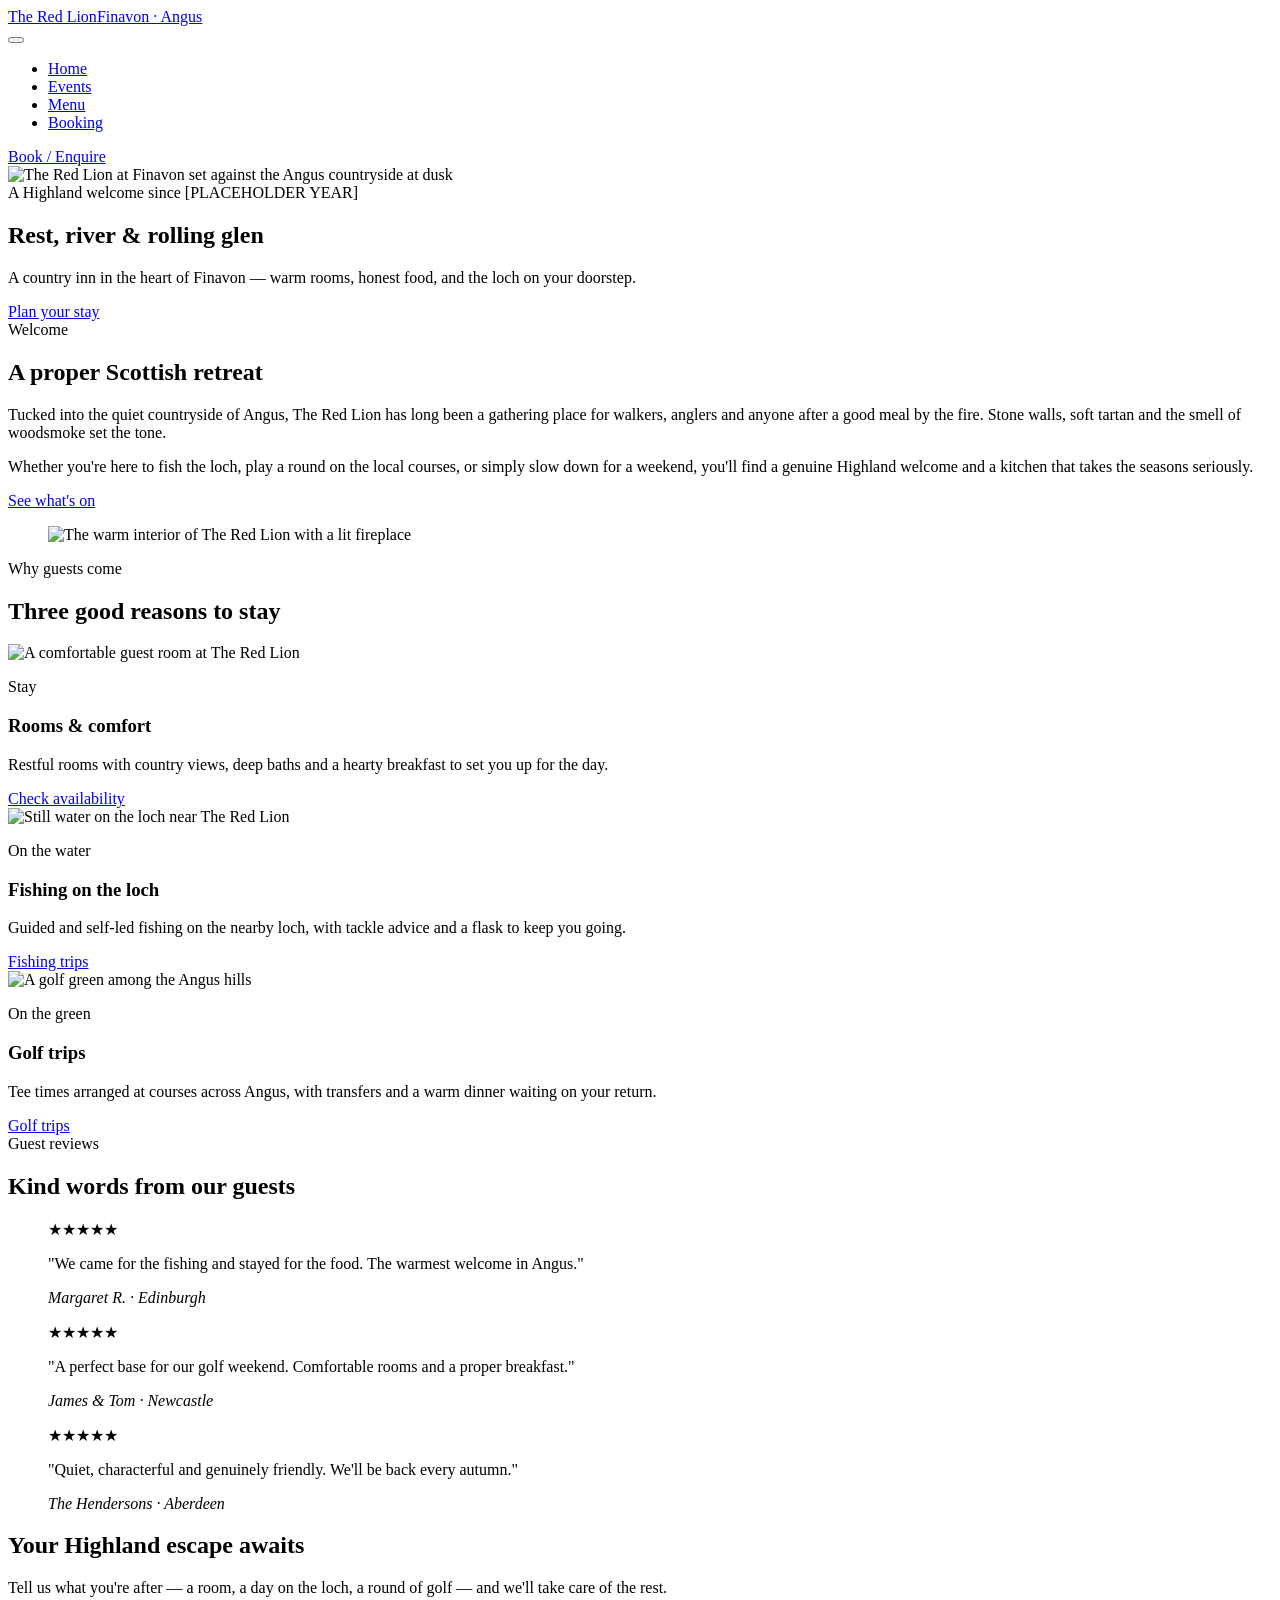
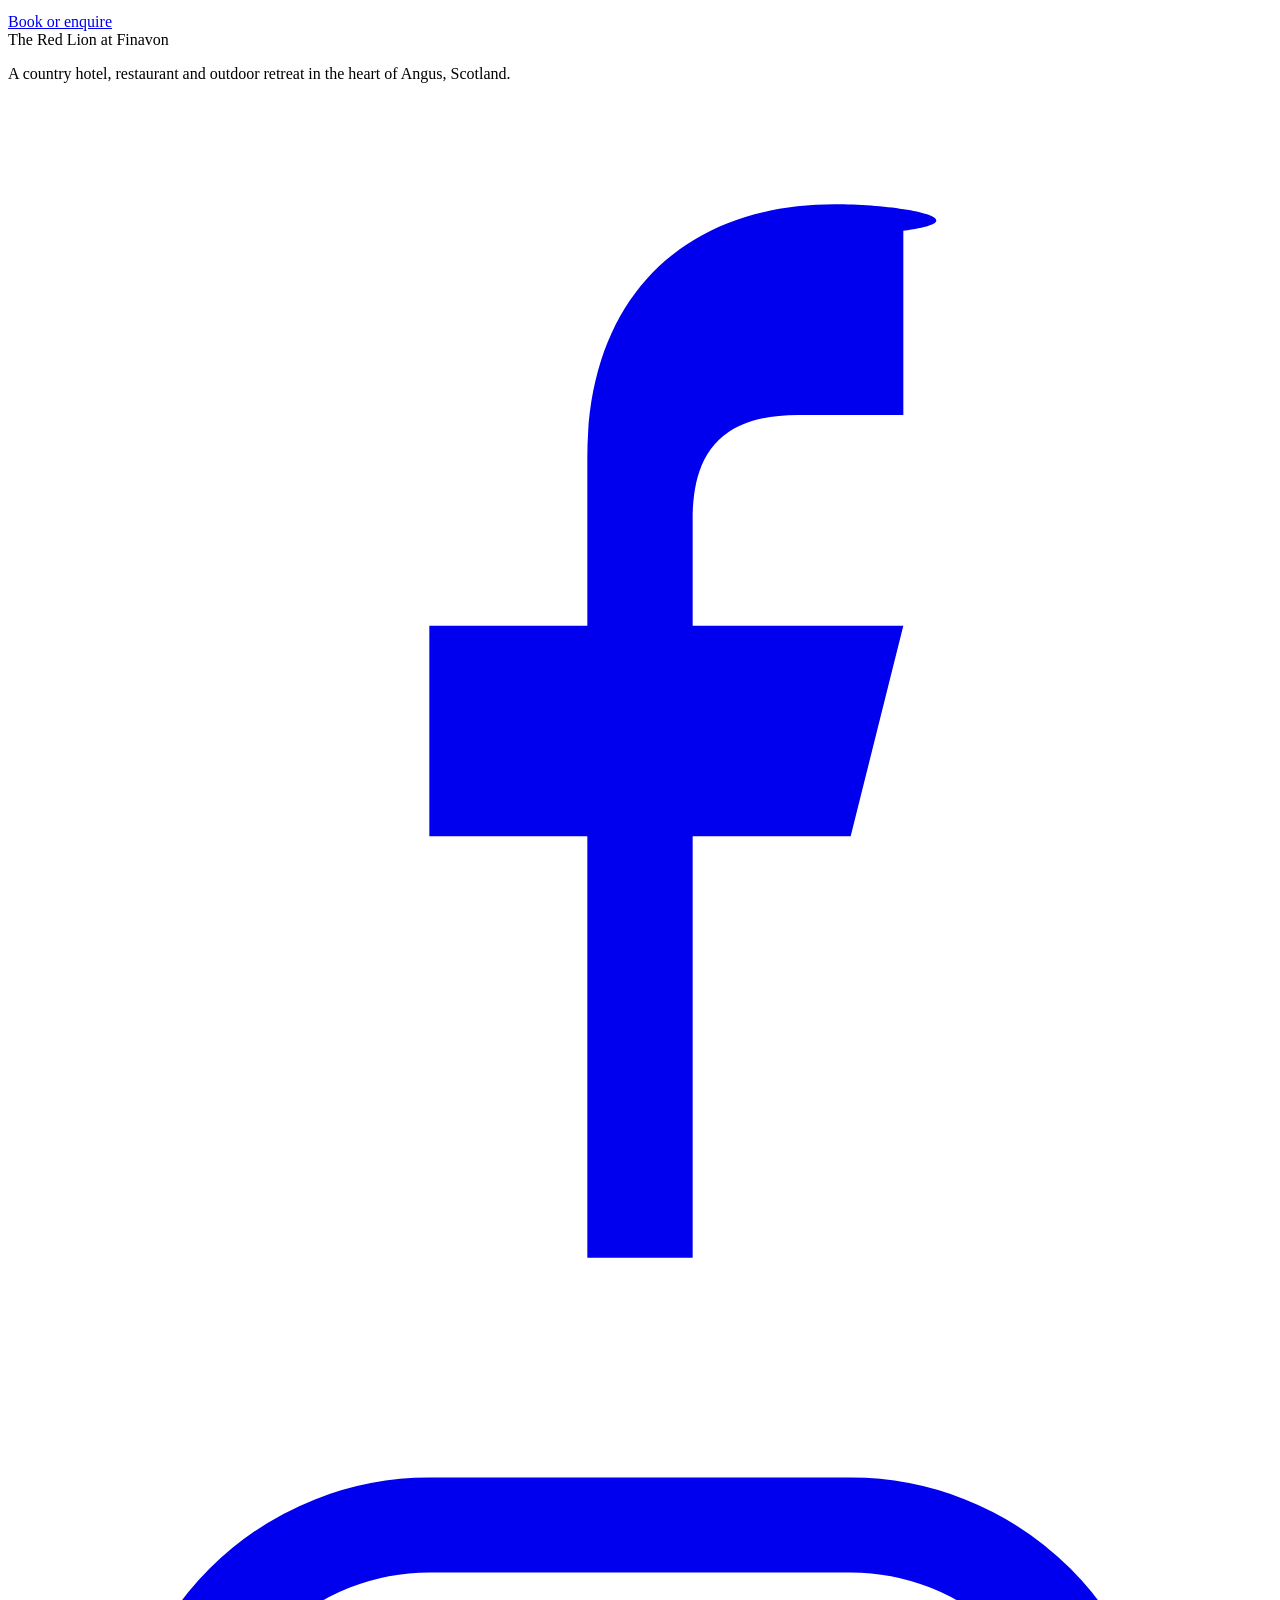
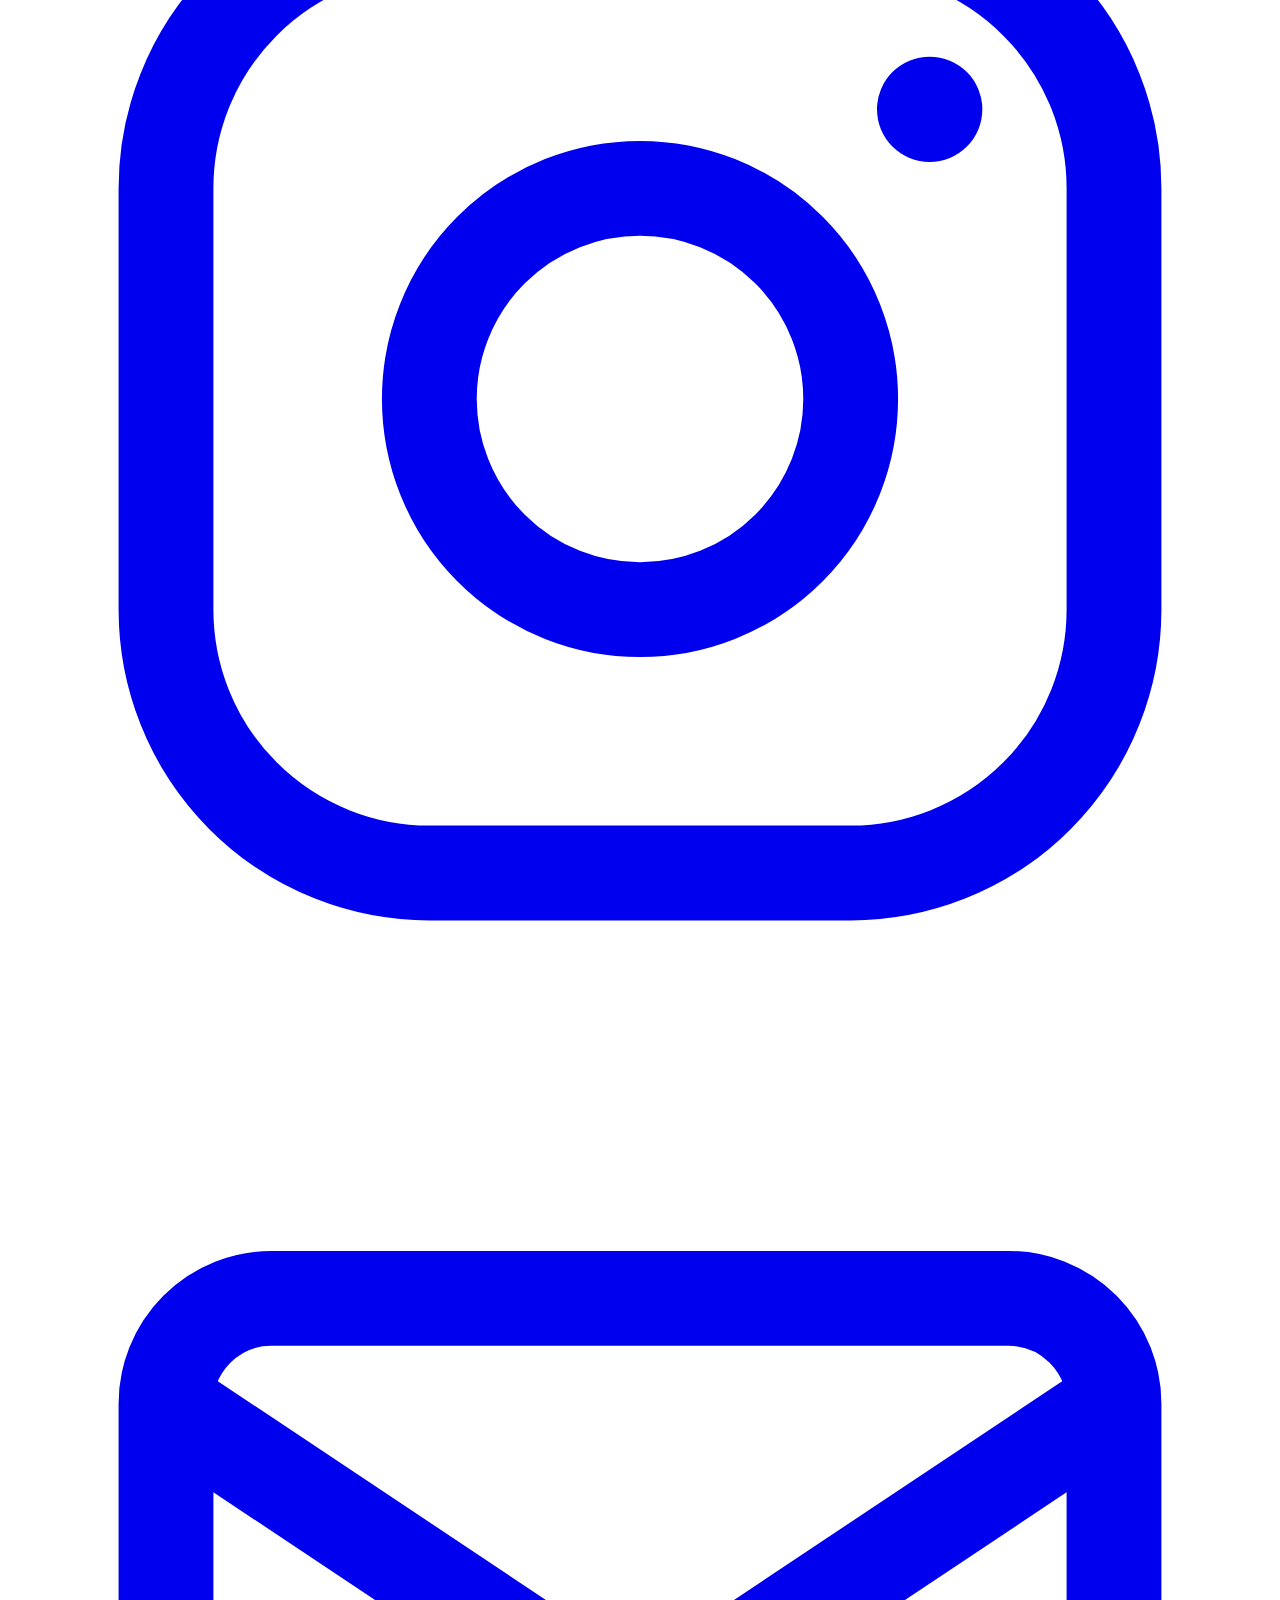
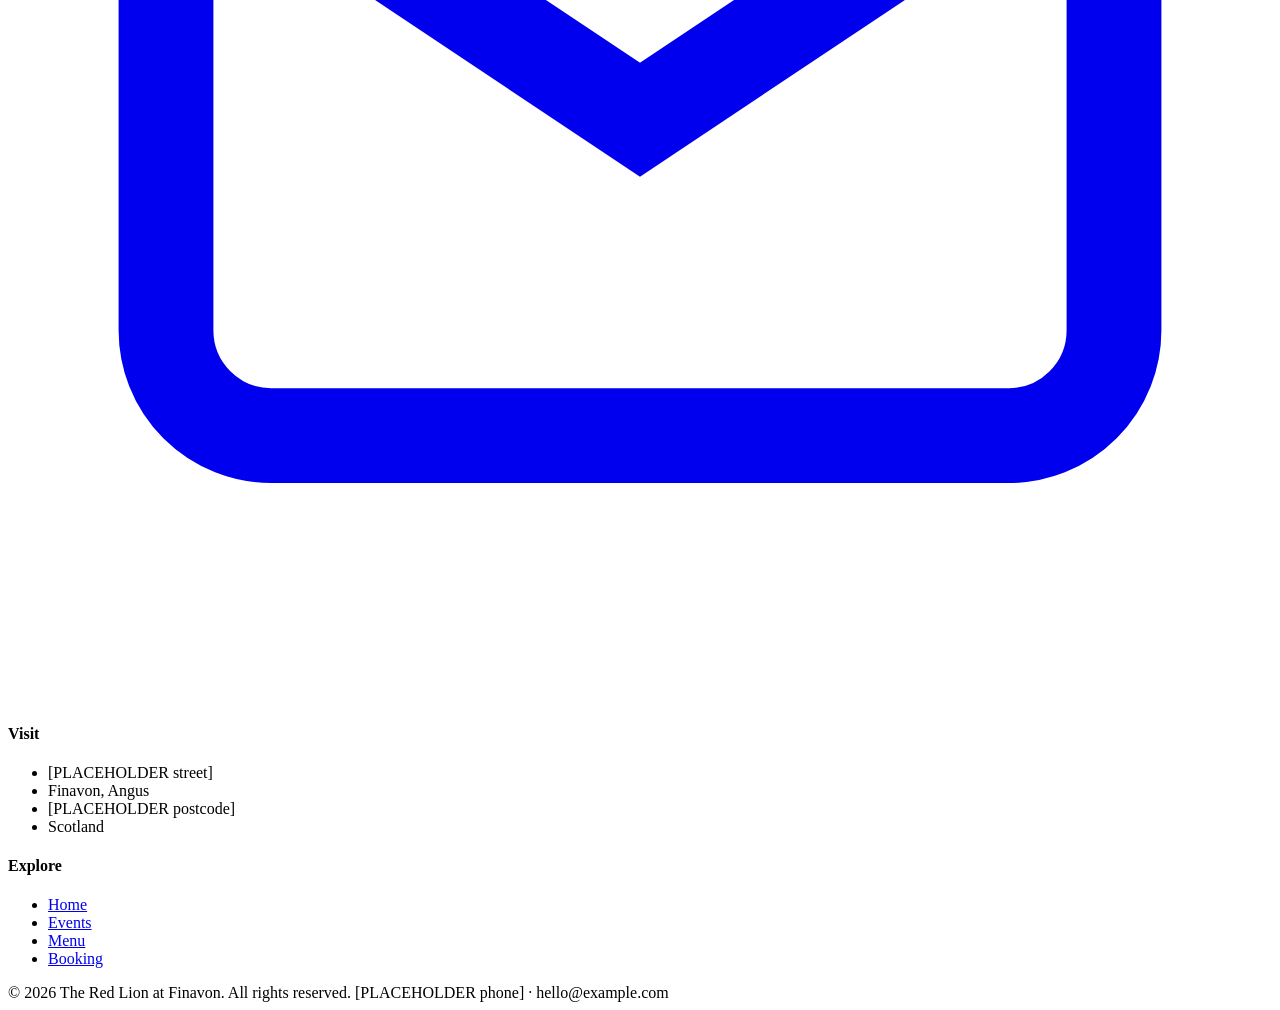
==== index.html @ 08aca849 "Create index.html" ====
<!DOCTYPE html>
<html lang="en">
<head>
  <meta charset="UTF-8" />
  <meta name="viewport" content="width=device-width, initial-scale=1.0" />

  <!-- SEO -->
  <title>The Red Lion at Finavon | Country Hotel, Loch Fishing & Golf in Angus</title>
  <meta name="description" content="A warm country hotel and restaurant in Finavon, Scotland — with loch fishing, golf trips, and rooms made for unwinding. Book your Highland escape." />

  <!-- Open Graph -->
  <meta property="og:type" content="website" />
  <meta property="og:title" content="The Red Lion at Finavon" />
  <meta property="og:description" content="Country hotel, loch fishing and golf trips in the heart of Angus, Scotland." />
  <!-- IMAGE: OG-SHARE — social share preview (1200x630) -->
  <meta property="og:image" content="https://placehold.co/1200x630/1d3b2a/f7f2e7?text=The+Red+Lion+at+Finavon" />

  <link rel="preconnect" href="https://fonts.googleapis.com" />
  <link rel="preconnect" href="https://fonts.gstatic.com" crossorigin />
  <link href="https://fonts.googleapis.com/css2?family=Cormorant+Garamond:wght@500;600;700&family=Inter:wght@400;500;600&display=swap" rel="stylesheet" />
  <link rel="stylesheet" href="styles.css" />
</head>
<body>

  <!-- ============ SHARED HEADER (copy this block onto every page) ============ -->
  <header class="site-header">
    <div class="container header-inner">
      <a class="brand" href="index.html">The Red Lion<span>Finavon &middot; Angus</span></a>
      <nav class="nav" aria-label="Primary">
        <button class="nav-toggle" aria-expanded="false" aria-controls="nav-links" aria-label="Toggle menu">
          <span></span><span></span><span></span>
        </button>
        <ul class="nav-links" id="nav-links">
          <!-- set class="is-active" on the current page's link -->
          <li><a href="index.html" class="is-active">Home</a></li>
          <li><a href="events.html">Events</a></li>
          <li><a href="menu.html">Menu</a></li>
          <li><a href="booking.html">Booking</a></li>
        </ul>
        <a class="btn btn--primary" href="booking.html">Book / Enquire</a>
      </nav>
    </div>
  </header>
  <!-- ============ /SHARED HEADER ============ -->

  <main>

    <!-- ===== HERO ===== -->
    <section class="hero">
      <!-- IMAGE: HERO — wide atmospheric shot of the inn / loch / glen (approx 1600x900) -->
      <img class="hero__img" src="https://placehold.co/1600x900/2f5440/f7f2e7?text=HERO+image" alt="The Red Lion at Finavon set against the Angus countryside at dusk" />
      <div class="container hero__inner">
        <span class="eyebrow">A Highland welcome since [PLACEHOLDER YEAR]</span>
        <h1>Rest, river &amp; rolling glen</h1>
        <p>A country inn in the heart of Finavon — warm rooms, honest food, and the loch on your doorstep.</p>
        <a class="btn btn--light" href="booking.html">Plan your stay</a>
      </div>
    </section>

    <!-- ===== WELCOME / INTRO ===== -->
    <section class="section welcome">
      <div class="container welcome__grid">
        <div class="welcome__text">
          <span class="eyebrow">Welcome</span>
          <h2>A proper Scottish retreat</h2>
          <p>Tucked into the quiet countryside of Angus, The Red Lion has long been a gathering place for walkers, anglers and anyone after a good meal by the fire. Stone walls, soft tartan and the smell of woodsmoke set the tone.</p>
          <p>Whether you're here to fish the loch, play a round on the local courses, or simply slow down for a weekend, you'll find a genuine Highland welcome and a kitchen that takes the seasons seriously.</p>
          <a class="btn btn--ghost" href="events.html">See what's on</a>
        </div>
        <!-- IMAGE: WELCOME — cosy interior, fireplace, or a plated dish (portrait, approx 800x1000) -->
        <figure class="welcome__img">
          <img src="https://placehold.co/800x1000/6b5876/f7f2e7?text=WELCOME+image" alt="The warm interior of The Red Lion with a lit fireplace" />
        </figure>
      </div>
    </section>

    <!-- ===== HIGHLIGHTS STRIP ===== -->
    <section class="section section--tight">
      <div class="container">
        <div class="section-head section-head--center">
          <span class="eyebrow">Why guests come</span>
          <h2>Three good reasons to stay</h2>
        </div>
        <div class="card-grid">

          <article class="card">
            <!-- IMAGE: HIGHLIGHT-ROOMS — a guest bedroom (approx 900x600) -->
            <img class="card__img" src="https://placehold.co/900x600/1d3b2a/f7f2e7?text=ROOMS" alt="A comfortable guest room at The Red Lion" />
            <div class="card__body">
              <p class="card__kicker">Stay</p>
              <h3>Rooms &amp; comfort</h3>
              <p>Restful rooms with country views, deep baths and a hearty breakfast to set you up for the day.</p>
              <a class="btn btn--ghost" href="booking.html">Check availability</a>
            </div>
          </article>

          <article class="card">
            <!-- IMAGE: HIGHLIGHT-FISHING — loch / angling scene (approx 900x600) -->
            <img class="card__img" src="https://placehold.co/900x600/2f5440/f7f2e7?text=FISHING" alt="Still water on the loch near The Red Lion" />
            <div class="card__body">
              <p class="card__kicker">On the water</p>
              <h3>Fishing on the loch</h3>
              <p>Guided and self-led fishing on the nearby loch, with tackle advice and a flask to keep you going.</p>
              <a class="btn btn--ghost" href="events.html">Fishing trips</a>
            </div>
          </article>

          <article class="card">
            <!-- IMAGE: HIGHLIGHT-GOLF — golf course / green (approx 900x600) -->
            <img class="card__img" src="https://placehold.co/900x600/6b5876/f7f2e7?text=GOLF" alt="A golf green among the Angus hills" />
            <div class="card__body">
              <p class="card__kicker">On the green</p>
              <h3>Golf trips</h3>
              <p>Tee times arranged at courses across Angus, with transfers and a warm dinner waiting on your return.</p>
              <a class="btn btn--ghost" href="events.html">Golf trips</a>
            </div>
          </article>

        </div>
      </div>
    </section>

    <!-- ===== REVIEWS (placeholder — delete this whole <section> to remove) ===== -->
    <section class="section reviews">
      <div class="container">
        <div class="section-head section-head--center">
          <span class="eyebrow">Guest reviews</span>
          <h2>Kind words from our guests</h2>
        </div>
        <div class="review-grid">

          <blockquote class="review">
            <div class="review__stars" aria-label="5 out of 5 stars">★★★★★</div>
            <p class="review__quote">"We came for the fishing and stayed for the food. The warmest welcome in Angus."</p>
            <cite class="review__name">Margaret R. &middot; Edinburgh</cite>
          </blockquote>

          <blockquote class="review">
            <div class="review__stars" aria-label="5 out of 5 stars">★★★★★</div>
            <p class="review__quote">"A perfect base for our golf weekend. Comfortable rooms and a proper breakfast."</p>
            <cite class="review__name">James &amp; Tom &middot; Newcastle</cite>
          </blockquote>

          <blockquote class="review">
            <div class="review__stars" aria-label="5 out of 5 stars">★★★★★</div>
            <p class="review__quote">"Quiet, characterful and genuinely friendly. We'll be back every autumn."</p>
            <cite class="review__name">The Hendersons &middot; Aberdeen</cite>
          </blockquote>

        </div>
      </div>
    </section>
    <!-- ===== /REVIEWS ===== -->

    <!-- ===== CLOSING CTA BAND ===== -->
    <section class="section cta-band">
      <div class="container">
        <h2>Your Highland escape awaits</h2>
        <p>Tell us what you're after — a room, a day on the loch, a round of golf — and we'll take care of the rest.</p>
        <a class="btn btn--light" href="booking.html">Book or enquire</a>
      </div>
    </section>

  </main>

  <!-- ============ SHARED FOOTER (copy this block onto every page) ============ -->
  <footer class="site-footer">
    <div class="container">
      <div class="footer-grid">
        <div>
          <div class="footer-brand">The Red Lion at Finavon</div>
          <p>A country hotel, restaurant and outdoor retreat in the heart of Angus, Scotland.</p>
          <div class="socials">
            <a href="#" aria-label="Facebook"><svg viewBox="0 0 24 24" fill="currentColor"><path d="M13 22v-8h3l1-4h-4V8c0-1 .3-2 2-2h2V2.5C18.5 2.3 17 2 15.7 2 12.9 2 11 3.7 11 6.8V10H8v4h3v8h2z"/></svg></a>
            <a href="#" aria-label="Instagram"><svg viewBox="0 0 24 24" fill="none" stroke="currentColor" stroke-width="1.8"><rect x="3" y="3" width="18" height="18" rx="5"/><circle cx="12" cy="12" r="4"/><circle cx="17.5" cy="6.5" r="1" fill="currentColor" stroke="none"/></svg></a>
            <a href="#" aria-label="Email us"><svg viewBox="0 0 24 24" fill="none" stroke="currentColor" stroke-width="1.8"><rect x="3" y="5" width="18" height="14" rx="2"/><path d="m3 7 9 6 9-6"/></svg></a>
          </div>
        </div>
        <div>
          <h4>Visit</h4>
          <ul class="footer-list">
            <li>[PLACEHOLDER street]</li>
            <li>Finavon, Angus</li>
            <li>[PLACEHOLDER postcode]</li>
            <li>Scotland</li>
          </ul>
        </div>
        <div>
          <h4>Explore</h4>
          <ul class="footer-list">
            <li><a href="index.html">Home</a></li>
            <li><a href="events.html">Events</a></li>
            <li><a href="menu.html">Menu</a></li>
            <li><a href="booking.html">Booking</a></li>
          </ul>
        </div>
      </div>
      <div class="footer-bottom">
        <span>&copy; <span id="year">2026</span> The Red Lion at Finavon. All rights reserved.</span>
        <span>[PLACEHOLDER phone] &middot; hello@example.com</span>
      </div>
    </div>
  </footer>
  <!-- ============ /SHARED FOOTER ============ -->

  <script src="script.js"></script>
  <script>document.getElementById('year').textContent = new Date().getFullYear();</script>
</body>
</html>
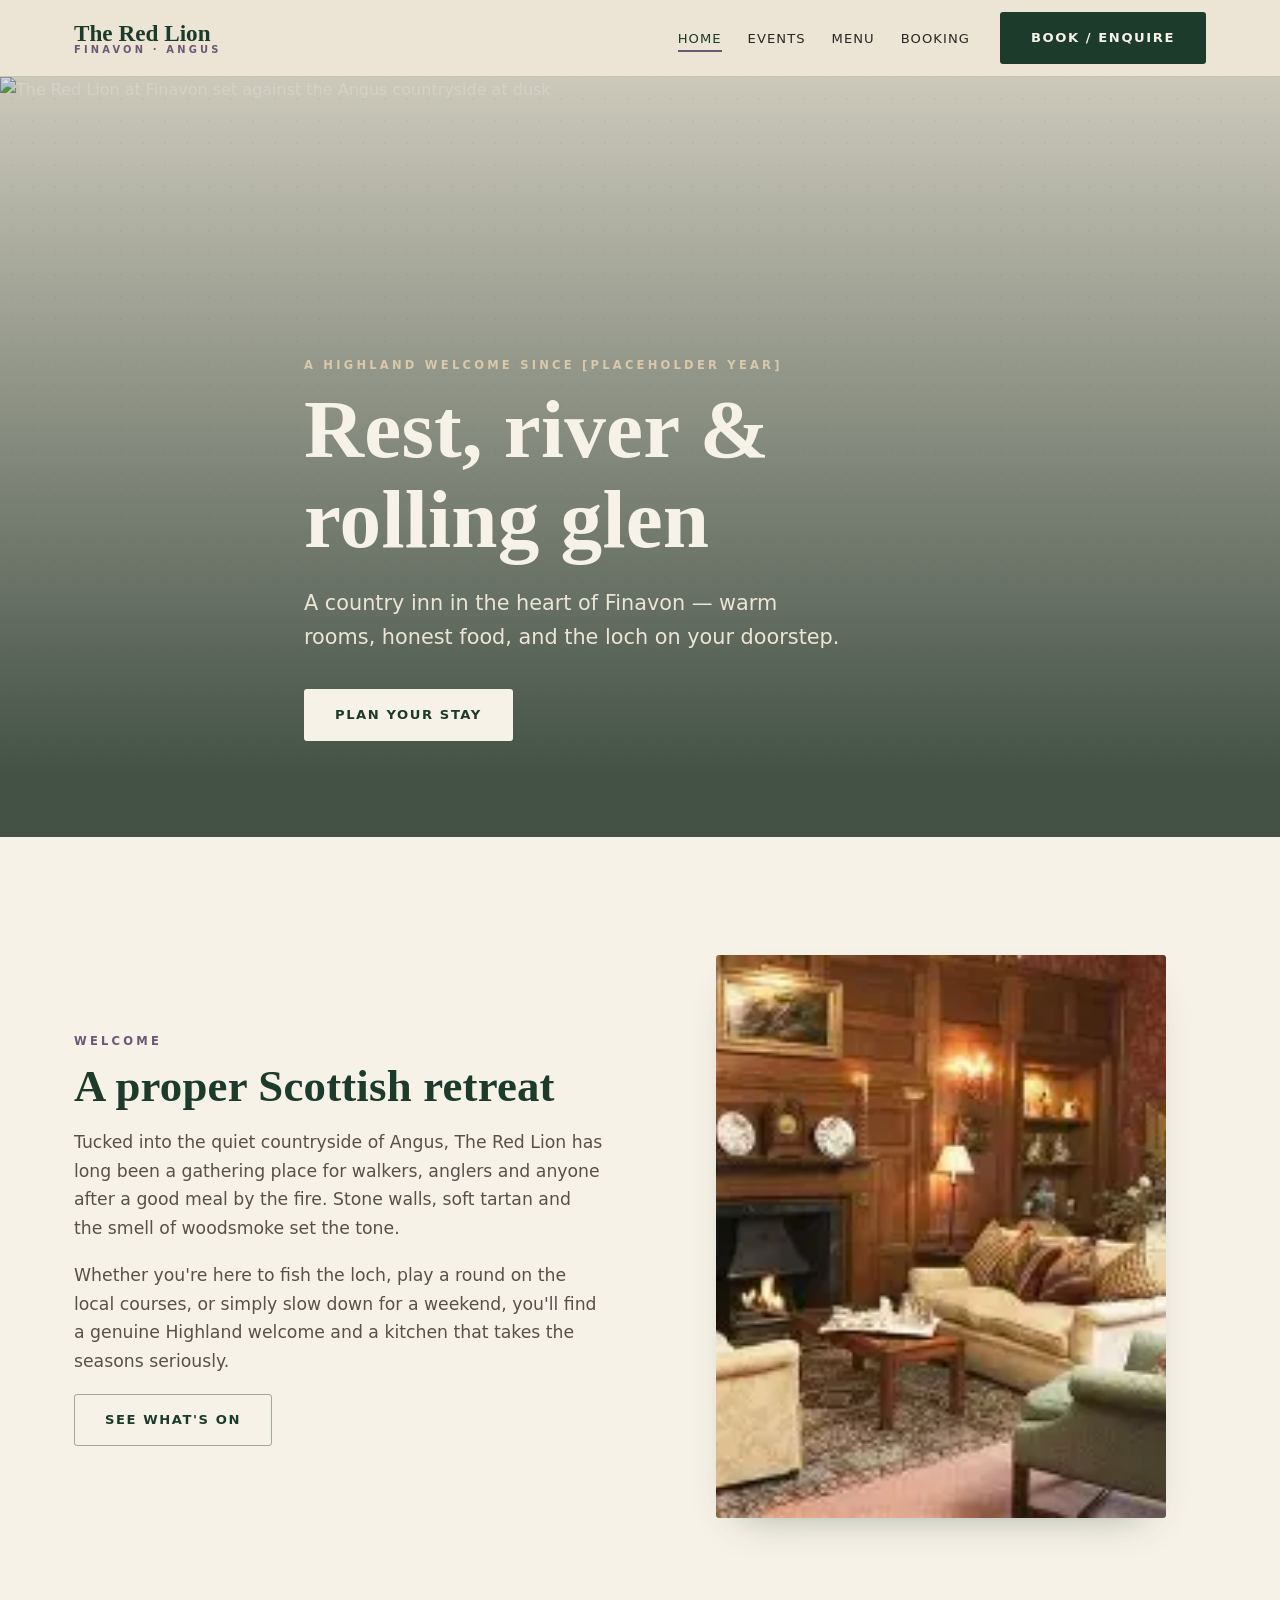
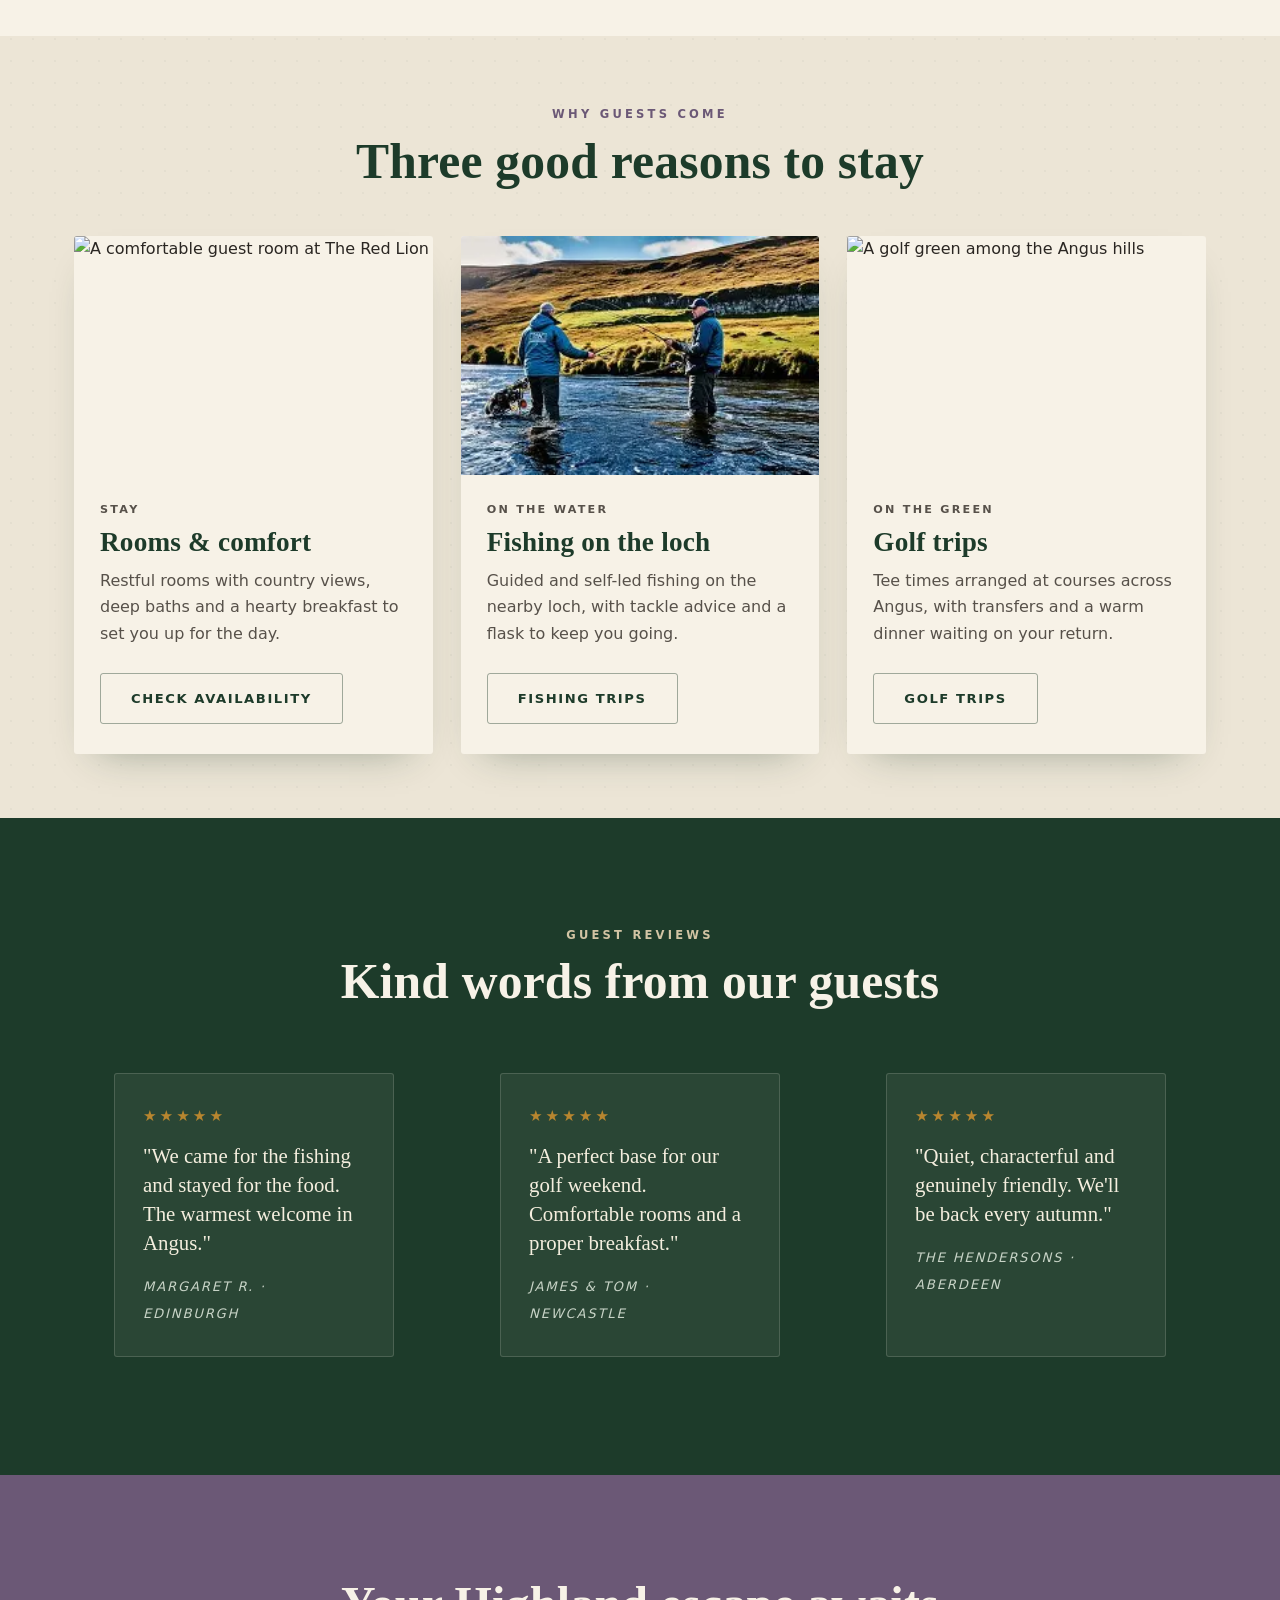
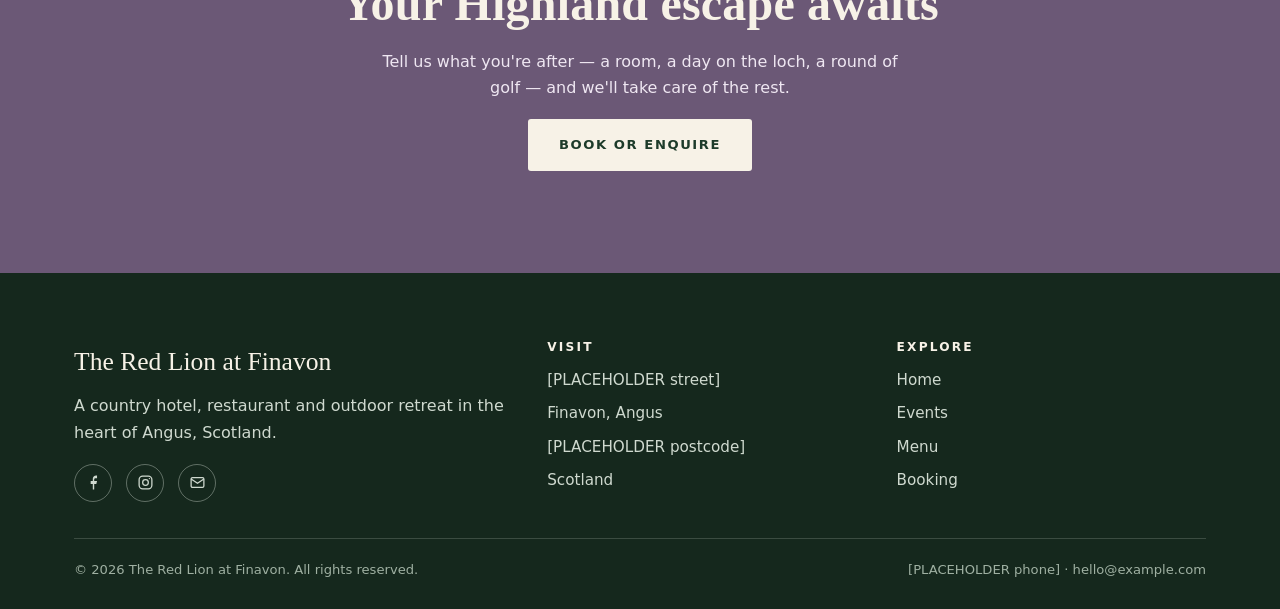
==== commit e7d74880: "Update index.html" ====
--- a/index.html
+++ b/index.html
@@ -48,7 +48,7 @@
     <!-- ===== HERO ===== -->
     <section class="hero">
       <!-- IMAGE: HERO — wide atmospheric shot of the inn / loch / glen (approx 1600x900) -->
-      <img class="hero__img" src="https://placehold.co/1600x900/2f5440/f7f2e7?text=HERO+image" alt="The Red Lion at Finavon set against the Angus countryside at dusk" />
+      <img class="hero__img" src="https://thf.bing.com/th/id/OIP.9dv2boF9OFZSCnBwQXdR9AHaEK?w=309&h=180&c=7&r=0&o=7&cb=thfc1falcon2&pid=1.7&rm=3" alt="The Red Lion at Finavon set against the Angus countryside at dusk" />
       <div class="container hero__inner">
         <span class="eyebrow">A Highland welcome since [PLACEHOLDER YEAR]</span>
         <h1>Rest, river &amp; rolling glen</h1>
@@ -69,7 +69,7 @@
         </div>
         <!-- IMAGE: WELCOME — cosy interior, fireplace, or a plated dish (portrait, approx 800x1000) -->
         <figure class="welcome__img">
-          <img src="https://placehold.co/800x1000/6b5876/f7f2e7?text=WELCOME+image" alt="The warm interior of The Red Lion with a lit fireplace" />
+          <img src="[data-uri]" alt="The warm interior of The Red Lion with a lit fireplace" />
         </figure>
       </div>
     </section>
@@ -85,7 +85,7 @@
 
           <article class="card">
             <!-- IMAGE: HIGHLIGHT-ROOMS — a guest bedroom (approx 900x600) -->
-            <img class="card__img" src="https://placehold.co/900x600/1d3b2a/f7f2e7?text=ROOMS" alt="A comfortable guest room at The Red Lion" />
+            <img class="card__img" src="https://thf.bing.com/th/id/OIP.59nJlk19Kqv1JDeq6tbtVwHaEK?w=284&h=180&c=7&r=0&o=7&cb=thfc1falcon2&pid=1.7&rm=3" alt="A comfortable guest room at The Red Lion" />
             <div class="card__body">
               <p class="card__kicker">Stay</p>
               <h3>Rooms &amp; comfort</h3>
@@ -96,7 +96,7 @@
 
           <article class="card">
             <!-- IMAGE: HIGHLIGHT-FISHING — loch / angling scene (approx 900x600) -->
-            <img class="card__img" src="https://placehold.co/900x600/2f5440/f7f2e7?text=FISHING" alt="Still water on the loch near The Red Lion" />
+            <img class="card__img" src="[data-uri]" alt="Still water on the loch near The Red Lion" />
             <div class="card__body">
               <p class="card__kicker">On the water</p>
               <h3>Fishing on the loch</h3>
@@ -107,7 +107,7 @@
 
           <article class="card">
             <!-- IMAGE: HIGHLIGHT-GOLF — golf course / green (approx 900x600) -->
-            <img class="card__img" src="https://placehold.co/900x600/6b5876/f7f2e7?text=GOLF" alt="A golf green among the Angus hills" />
+            <img class="card__img" src="https://thf.bing.com/th/id/OIP.M2fsiPonuIPD9nHyPEKeYQHaFG?w=229&h=180&c=7&r=0&o=7&cb=thfc1falcon2&pid=1.7&rm=3" alt="A golf green among the Angus hills" />
             <div class="card__body">
               <p class="card__kicker">On the green</p>
               <h3>Golf trips</h3>
--- a/styles.css
+++ b/styles.css
@@ -0,0 +1,474 @@
+/* =====================================================================
+   The Red Lion at Finavon — shared stylesheet
+   Design direction: rustic Scottish. Deep estate greens, heather accent,
+   warm oatmeal stone neutrals, charcoal ink. Cormorant display + Inter body.
+   This file is linked by every page so the look stays consistent.
+   ===================================================================== */
+
+/* ---------- Design tokens ---------- */
+:root {
+  /* Colour */
+  --green-deep:   #1d3b2a;   /* forest / estate green — primary brand */
+  --green-mid:    #2f5440;   /* hover / mid green */
+  --green-soft:   #6f8c79;   /* muted sage for borders & captions */
+  --heather:      #6b5876;   /* heather purple — used sparingly as accent */
+  --copper:       #a9692f;   /* warm copper for small highlights */
+  --stone:        #ece5d6;   /* oatmeal page background */
+  --stone-dark:   #ddd3bf;   /* slightly deeper stone for bands */
+  --cream:        #f7f2e7;   /* card / panel surface */
+  --ink:          #2a2622;   /* charcoal body text */
+  --ink-soft:     #57514a;   /* secondary text */
+  --gold-star:    #b8862f;   /* review stars */
+
+  /* Type */
+  --display: "Cormorant Garamond", Georgia, "Times New Roman", serif;
+  --body:    "Inter", system-ui, -apple-system, "Segoe UI", sans-serif;
+
+  /* Spacing & shape */
+  --container: 1180px;
+  --radius: 3px;          /* understated, not bubbly */
+  --shadow: 0 18px 40px -24px rgba(29, 59, 42, 0.45);
+  --rule: 1px solid rgba(29, 59, 42, 0.18);
+}
+
+/* ---------- Reset / base ---------- */
+*, *::before, *::after { box-sizing: border-box; }
+
+html { scroll-behavior: smooth; }
+
+body {
+  margin: 0;
+  font-family: var(--body);
+  color: var(--ink);
+  background-color: var(--stone);
+  /* subtle paper grain so flat colour doesn't read as "templated" */
+  background-image:
+    radial-gradient(rgba(29,59,42,0.04) 1px, transparent 1px);
+  background-size: 22px 22px;
+  line-height: 1.65;
+  -webkit-font-smoothing: antialiased;
+  text-rendering: optimizeLegibility;
+}
+
+img { max-width: 100%; display: block; }
+
+a { color: var(--green-deep); }
+
+h1, h2, h3, h4 {
+  font-family: var(--display);
+  font-weight: 600;
+  line-height: 1.08;
+  color: var(--green-deep);
+  margin: 0 0 0.4em;
+  letter-spacing: 0.2px;
+}
+
+p { margin: 0 0 1.1em; }
+
+.container {
+  width: 100%;
+  max-width: var(--container);
+  margin-inline: auto;
+  padding-inline: 24px;
+}
+
+/* Eyebrow label — recurring structural device (estate-signage feel) */
+.eyebrow {
+  font-family: var(--body);
+  font-size: 0.72rem;
+  font-weight: 600;
+  letter-spacing: 0.28em;
+  text-transform: uppercase;
+  color: var(--heather);
+  margin: 0 0 0.9em;
+  display: inline-block;
+}
+
+/* Section rhythm */
+.section { padding-block: clamp(56px, 8vw, 104px); }
+.section--tight { padding-block: clamp(40px, 5vw, 64px); }
+
+.section-head { max-width: 660px; margin-bottom: clamp(28px, 4vw, 48px); }
+.section-head h2 { font-size: clamp(2rem, 4.4vw, 3.1rem); }
+.section-head p { color: var(--ink-soft); font-size: 1.08rem; }
+.section-head--center { margin-inline: auto; text-align: center; }
+
+/* ---------- Buttons ---------- */
+.btn {
+  display: inline-block;
+  font-family: var(--body);
+  font-size: 0.82rem;
+  font-weight: 600;
+  letter-spacing: 0.12em;
+  text-transform: uppercase;
+  text-decoration: none;
+  padding: 14px 30px;
+  border-radius: var(--radius);
+  border: 1px solid transparent;
+  cursor: pointer;
+  transition: background-color 0.2s ease, color 0.2s ease, transform 0.2s ease;
+}
+.btn--primary { background: var(--green-deep); color: var(--cream); }
+.btn--primary:hover { background: var(--green-mid); transform: translateY(-2px); }
+.btn--ghost {
+  background: transparent;
+  color: var(--green-deep);
+  border-color: rgba(29,59,42,0.4);
+}
+.btn--ghost:hover { background: var(--green-deep); color: var(--cream); }
+.btn--light { background: var(--cream); color: var(--green-deep); }
+.btn--light:hover { background: #fff; transform: translateY(-2px); }
+
+/* =====================================================================
+   HEADER (identical markup on every page; active link set per page)
+   ===================================================================== */
+.site-header {
+  position: sticky;
+  top: 0;
+  z-index: 100;
+  background: rgba(236, 229, 214, 0.92);
+  backdrop-filter: blur(8px);
+  border-bottom: var(--rule);
+}
+.header-inner {
+  display: flex;
+  align-items: center;
+  justify-content: space-between;
+  gap: 16px;
+  min-height: 76px;
+}
+.brand {
+  font-family: var(--display);
+  font-size: 1.45rem;
+  font-weight: 600;
+  color: var(--green-deep);
+  text-decoration: none;
+  line-height: 1.05;
+  white-space: nowrap;
+}
+.brand span { display: block; font-size: 0.62rem; font-family: var(--body);
+  letter-spacing: 0.32em; text-transform: uppercase; color: var(--heather); }
+
+.nav { display: flex; align-items: center; gap: 30px; }
+.nav-links { display: flex; gap: 26px; list-style: none; margin: 0; padding: 0; }
+.nav-links a {
+  font-size: 0.82rem;
+  font-weight: 500;
+  letter-spacing: 0.08em;
+  text-transform: uppercase;
+  text-decoration: none;
+  color: var(--ink);
+  padding-bottom: 4px;
+  border-bottom: 2px solid transparent;
+  transition: color 0.2s ease, border-color 0.2s ease;
+}
+.nav-links a:hover { color: var(--green-deep); }
+.nav-links a.is-active { color: var(--green-deep); border-bottom-color: var(--heather); }
+
+/* Mobile menu toggle */
+.nav-toggle {
+  display: none;
+  background: none;
+  border: 0;
+  cursor: pointer;
+  padding: 8px;
+}
+.nav-toggle span {
+  display: block; width: 24px; height: 2px; background: var(--green-deep);
+  margin: 5px 0; transition: transform 0.25s ease, opacity 0.2s ease;
+}
+.nav-toggle[aria-expanded="true"] span:nth-child(1) { transform: translateY(7px) rotate(45deg); }
+.nav-toggle[aria-expanded="true"] span:nth-child(2) { opacity: 0; }
+.nav-toggle[aria-expanded="true"] span:nth-child(3) { transform: translateY(-7px) rotate(-45deg); }
+
+/* =====================================================================
+   HERO (home)
+   ===================================================================== */
+.hero {
+  position: relative;
+  min-height: clamp(520px, 86vh, 760px);
+  display: flex;
+  align-items: flex-end;
+  color: var(--cream);
+  overflow: hidden;
+}
+.hero__img { position: absolute; inset: 0; width: 100%; height: 100%; object-fit: cover; }
+.hero::after {
+  content: "";
+  position: absolute; inset: 0;
+  background: linear-gradient(180deg, rgba(20,40,29,0.15) 0%, rgba(20,40,29,0.78) 92%);
+}
+.hero__inner { position: relative; z-index: 2; padding-bottom: clamp(48px, 8vw, 96px); max-width: 720px; }
+.hero .eyebrow { color: #d9c9a8; }
+.hero h1 {
+  color: var(--cream);
+  font-size: clamp(2.8rem, 7vw, 5.2rem);
+  font-weight: 600;
+  margin-bottom: 0.25em;
+}
+.hero p { font-size: clamp(1.05rem, 2vw, 1.3rem); color: #ece5d6; max-width: 540px; }
+.hero .btn { margin-top: 12px; }
+
+/* =====================================================================
+   PAGE BANNER (interior pages)
+   ===================================================================== */
+.page-banner {
+  position: relative;
+  color: var(--cream);
+  display: flex;
+  align-items: center;
+  min-height: clamp(280px, 42vh, 400px);
+  overflow: hidden;
+}
+.page-banner__img { position: absolute; inset: 0; width: 100%; height: 100%; object-fit: cover; }
+.page-banner::after {
+  content: ""; position: absolute; inset: 0;
+  background: linear-gradient(180deg, rgba(20,40,29,0.45), rgba(20,40,29,0.72));
+}
+.page-banner__inner { position: relative; z-index: 2; }
+.page-banner .eyebrow { color: #d9c9a8; }
+.page-banner h1 { color: var(--cream); font-size: clamp(2.4rem, 5.5vw, 4rem); }
+.page-banner p { color: #e7ddca; max-width: 560px; font-size: 1.1rem; margin-bottom: 0; }
+
+/* =====================================================================
+   WELCOME / INTRO
+   ===================================================================== */
+.welcome { background: var(--cream); }
+.welcome__grid {
+  display: grid;
+  grid-template-columns: 1fr 1fr;
+  gap: clamp(32px, 6vw, 72px);
+  align-items: center;
+}
+.welcome__text h2 { font-size: clamp(2rem, 4vw, 2.8rem); }
+.welcome__text p { color: var(--ink-soft); font-size: 1.08rem; }
+.welcome__img { border-radius: var(--radius); box-shadow: var(--shadow); }
+.welcome__img img { border-radius: var(--radius); aspect-ratio: 4 / 5; object-fit: cover; width: 100%; }
+
+/* =====================================================================
+   HIGHLIGHTS / EVENT CARDS (shared card styling)
+   ===================================================================== */
+.card-grid {
+  display: grid;
+  grid-template-columns: repeat(3, 1fr);
+  gap: 28px;
+}
+.card-grid--two { grid-template-columns: repeat(2, 1fr); }
+
+.card {
+  background: var(--cream);
+  border-radius: var(--radius);
+  overflow: hidden;
+  box-shadow: var(--shadow);
+  display: flex;
+  flex-direction: column;
+  transition: transform 0.25s ease;
+}
+.card:hover { transform: translateY(-5px); }
+.card__img { aspect-ratio: 3 / 2; object-fit: cover; width: 100%; }
+.card--tall .card__img { aspect-ratio: 4 / 3; }
+.card__body { padding: 26px 26px 30px; display: flex; flex-direction: column; flex: 1; }
+.card__body h3 { font-size: 1.7rem; }
+.card__body p { color: var(--ink-soft); flex: 1; }
+.card__body .btn { align-self: flex-start; margin-top: 8px; }
+.card__kicker {
+  font-size: 0.7rem; font-weight: 600; letter-spacing: 0.2em;
+  text-transform: uppercase; color: var(--copper); margin-bottom: 8px;
+}
+
+/* =====================================================================
+   REVIEWS
+   ===================================================================== */
+.reviews { background: var(--green-deep); color: var(--cream); }
+.reviews .eyebrow { color: #d2c4a4; }
+.reviews .section-head h2 { color: var(--cream); }
+.review-grid { display: grid; grid-template-columns: repeat(3, 1fr); gap: 26px; }
+.review {
+  background: rgba(247, 242, 231, 0.06);
+  border: 1px solid rgba(247, 242, 231, 0.16);
+  border-radius: var(--radius);
+  padding: 30px 28px;
+}
+.review__stars { color: var(--gold-star); letter-spacing: 3px; margin-bottom: 12px; font-size: 0.95rem; }
+.review__quote { font-family: var(--display); font-size: 1.3rem; line-height: 1.4; color: #f4eede; margin-bottom: 16px; }
+.review__name { font-size: 0.82rem; letter-spacing: 0.14em; text-transform: uppercase; color: #c7d3c6; }
+
+/* =====================================================================
+   CTA BAND
+   ===================================================================== */
+.cta-band {
+  background: var(--heather);
+  color: var(--cream);
+  text-align: center;
+}
+.cta-band h2 { color: var(--cream); font-size: clamp(2rem, 4.5vw, 3rem); }
+.cta-band p { color: #efe7f2; max-width: 540px; margin-inline: auto; }
+
+/* =====================================================================
+   MENU PAGE
+   ===================================================================== */
+.menu-note {
+  background: var(--cream);
+  border: var(--rule);
+  border-left: 4px solid var(--heather);
+  border-radius: var(--radius);
+  padding: 22px 26px;
+  margin-bottom: clamp(36px, 5vw, 56px);
+  color: var(--ink-soft);
+}
+.menu-note strong { color: var(--green-deep); }
+.menu-course { margin-bottom: clamp(40px, 6vw, 64px); }
+.menu-course__head {
+  display: flex; align-items: baseline; gap: 16px;
+  border-bottom: var(--rule); padding-bottom: 10px; margin-bottom: 22px;
+}
+.menu-course__head h2 { font-size: clamp(1.6rem, 3.5vw, 2.3rem); margin: 0; }
+.menu-course__head .eyebrow { margin: 0; }
+.menu-item { display: flex; justify-content: space-between; gap: 18px; padding: 12px 0; align-items: baseline; }
+.menu-item + .menu-item { border-top: 1px dashed rgba(29,59,42,0.16); }
+.menu-item__name { font-family: var(--display); font-size: 1.35rem; color: var(--ink); }
+.menu-item__desc { color: var(--ink-soft); font-size: 0.95rem; margin: 2px 0 0; }
+.menu-item__price { font-family: var(--display); font-size: 1.3rem; color: var(--copper); white-space: nowrap; }
+
+/* =====================================================================
+   BOOKING PAGE
+   ===================================================================== */
+.booking-grid {
+  display: grid;
+  grid-template-columns: 1.3fr 1fr;
+  gap: clamp(32px, 5vw, 60px);
+  align-items: start;
+}
+.form-card {
+  background: var(--cream);
+  border-radius: var(--radius);
+  box-shadow: var(--shadow);
+  padding: clamp(26px, 4vw, 44px);
+}
+.field { margin-bottom: 20px; }
+.field label {
+  display: block; font-size: 0.78rem; font-weight: 600; letter-spacing: 0.1em;
+  text-transform: uppercase; color: var(--green-deep); margin-bottom: 7px;
+}
+.field .req { color: var(--copper); }
+.field input, .field select, .field textarea {
+  width: 100%;
+  font-family: var(--body);
+  font-size: 1rem;
+  color: var(--ink);
+  background: #fffdf8;
+  border: 1px solid rgba(29,59,42,0.25);
+  border-radius: var(--radius);
+  padding: 12px 14px;
+  transition: border-color 0.2s ease, box-shadow 0.2s ease;
+}
+.field input:focus, .field select:focus, .field textarea:focus {
+  outline: none;
+  border-color: var(--heather);
+  box-shadow: 0 0 0 3px rgba(107, 88, 118, 0.18);
+}
+.field textarea { resize: vertical; min-height: 120px; }
+.field-row { display: grid; grid-template-columns: 1fr 1fr; gap: 18px; }
+.field-error { color: #9d3b2c; font-size: 0.82rem; margin-top: 6px; display: none; }
+.field.has-error input, .field.has-error select, .field.has-error textarea { border-color: #9d3b2c; }
+.field.has-error .field-error { display: block; }
+.form-status { margin-top: 8px; font-size: 0.92rem; color: var(--green-mid); display: none; }
+
+.contact-aside h3 { font-size: 1.5rem; margin-bottom: 4px; }
+.contact-block { margin-bottom: 26px; }
+.contact-block .label {
+  font-size: 0.72rem; font-weight: 600; letter-spacing: 0.18em;
+  text-transform: uppercase; color: var(--heather); margin-bottom: 4px;
+}
+.contact-block a { color: var(--green-deep); text-decoration: none; }
+.contact-block a:hover { text-decoration: underline; }
+.map-placeholder {
+  margin-top: 10px;
+  aspect-ratio: 4 / 3;
+  border-radius: var(--radius);
+  border: 1px dashed var(--green-soft);
+  background: var(--stone-dark);
+  display: flex; align-items: center; justify-content: center;
+  color: var(--ink-soft); font-size: 0.9rem; text-align: center; padding: 16px;
+}
+
+/* =====================================================================
+   FOOTER (identical markup on every page)
+   ===================================================================== */
+.site-footer {
+  background: #15281d;
+  color: #cfd9cf;
+  padding-block: clamp(46px, 6vw, 68px) 28px;
+}
+.footer-grid {
+  display: grid;
+  grid-template-columns: 1.4fr 1fr 1fr;
+  gap: 40px;
+  margin-bottom: 36px;
+}
+.footer-brand { font-family: var(--display); font-size: 1.6rem; color: var(--cream); margin-bottom: 10px; }
+.site-footer h4 {
+  color: var(--cream); font-family: var(--body); font-size: 0.76rem;
+  letter-spacing: 0.18em; text-transform: uppercase; margin-bottom: 14px;
+}
+.footer-list { list-style: none; padding: 0; margin: 0; }
+.footer-list li { margin-bottom: 8px; font-size: 0.95rem; }
+.footer-list a { color: #cfd9cf; text-decoration: none; }
+.footer-list a:hover { color: var(--cream); }
+.socials { display: flex; gap: 14px; margin-top: 6px; }
+.socials a {
+  width: 38px; height: 38px; border-radius: 50%;
+  border: 1px solid rgba(207,217,207,0.4);
+  display: flex; align-items: center; justify-content: center; color: #cfd9cf;
+  transition: background 0.2s ease, color 0.2s ease;
+}
+.socials a:hover { background: var(--cream); color: var(--green-deep); }
+.socials svg { width: 17px; height: 17px; }
+.footer-bottom {
+  border-top: 1px solid rgba(207,217,207,0.2);
+  padding-top: 20px;
+  font-size: 0.82rem;
+  color: #9fb0a2;
+  display: flex; justify-content: space-between; flex-wrap: wrap; gap: 10px;
+}
+
+/* =====================================================================
+   RESPONSIVE
+   ===================================================================== */
+@media (max-width: 860px) {
+  .nav-toggle { display: block; }
+  .nav-links {
+    position: absolute;
+    top: 76px; left: 0; right: 0;
+    flex-direction: column;
+    gap: 0;
+    background: var(--stone);
+    border-bottom: var(--rule);
+    padding: 8px 0;
+    transform: translateY(-12px);
+    opacity: 0;
+    pointer-events: none;
+    transition: transform 0.25s ease, opacity 0.25s ease;
+  }
+  .nav-links.is-open { transform: translateY(0); opacity: 1; pointer-events: auto; }
+  .nav-links li { width: 100%; text-align: center; }
+  .nav-links a { display: block; padding: 14px 0; border-bottom: 0; }
+  .nav-links a.is-active { border-bottom: 0; color: var(--heather); }
+  .nav .btn { display: none; }    /* keep mobile bar clean; CTA lives in menu links */
+
+  .welcome__grid { grid-template-columns: 1fr; }
+  .welcome__img { order: -1; }
+  .card-grid, .card-grid--two, .review-grid { grid-template-columns: 1fr; }
+  .booking-grid { grid-template-columns: 1fr; }
+  .footer-grid { grid-template-columns: 1fr; gap: 28px; }
+}
+
+@media (max-width: 560px) {
+  .field-row { grid-template-columns: 1fr; }
+  .brand { font-size: 1.2rem; }
+}
+
+/* Respect reduced-motion preferences */
+@media (prefers-reduced-motion: reduce) {
+  * { scroll-behavior: auto !important; transition: none !important; }
+}
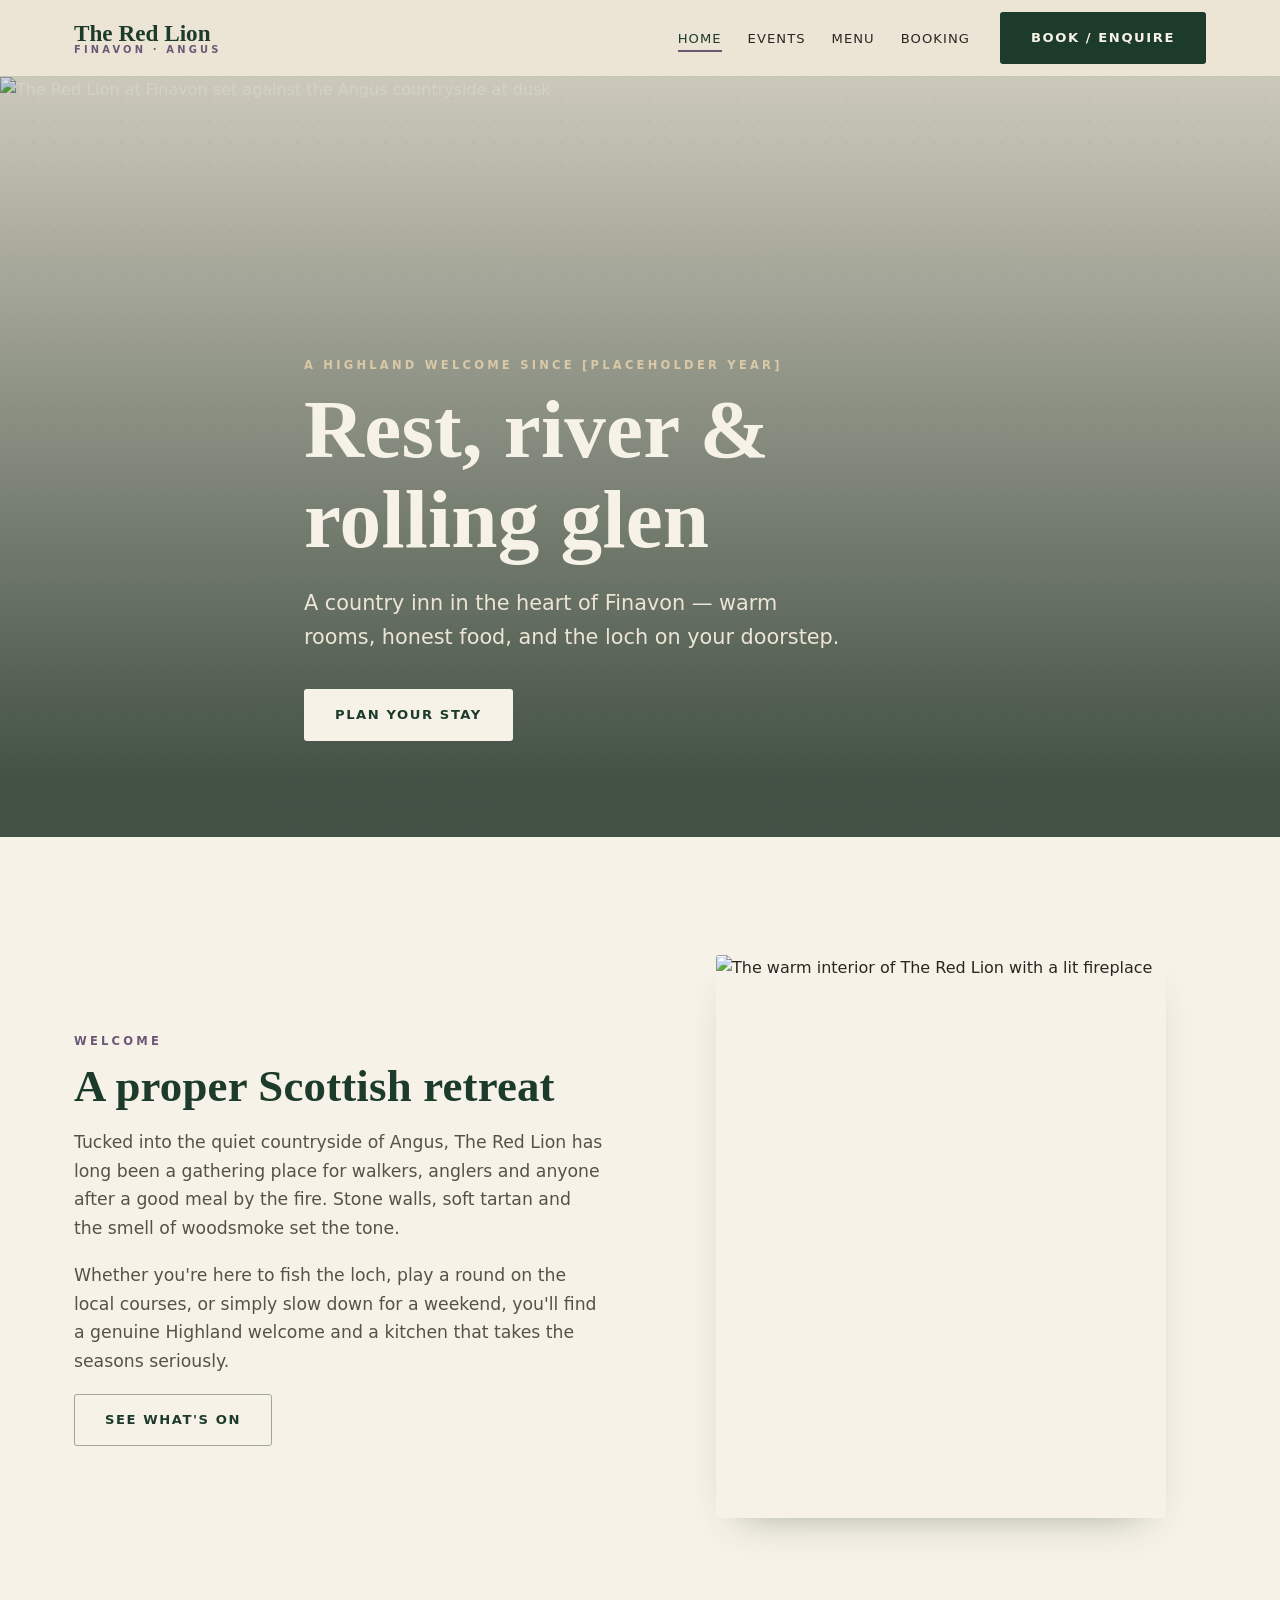
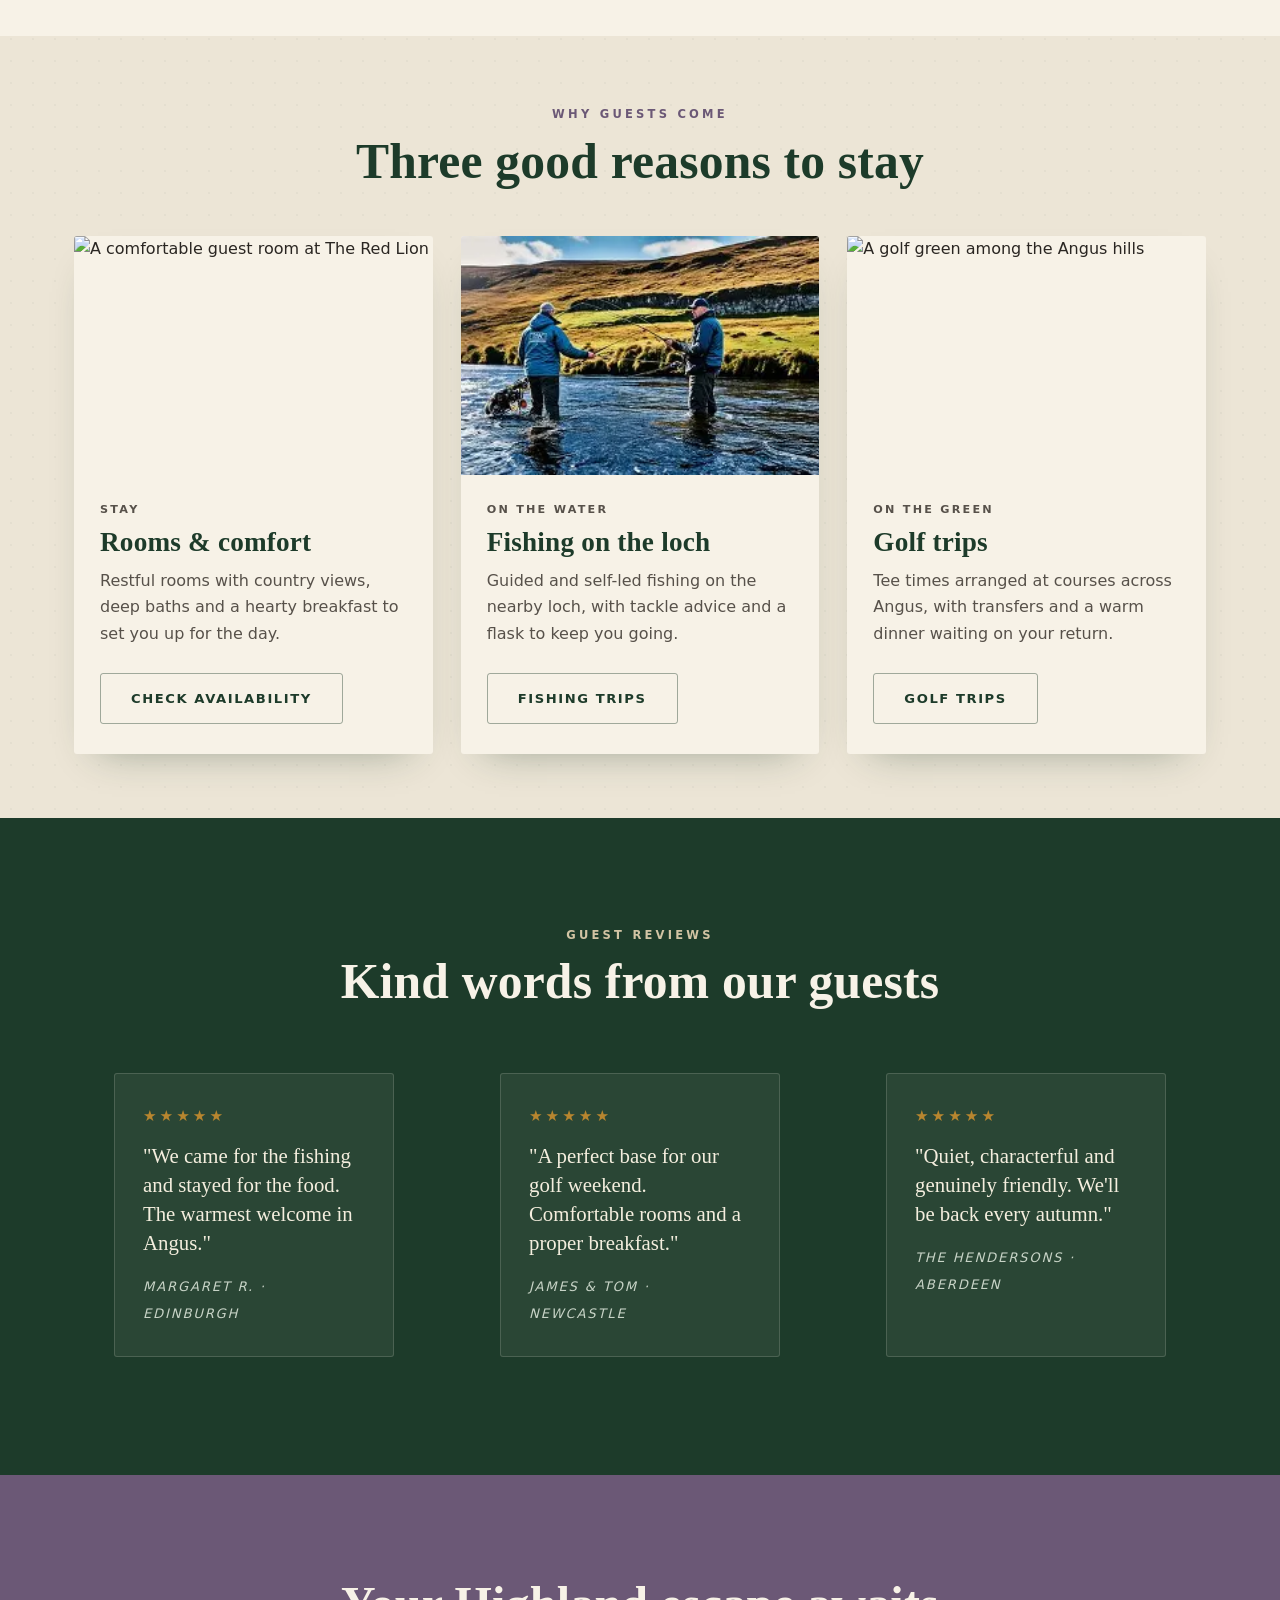
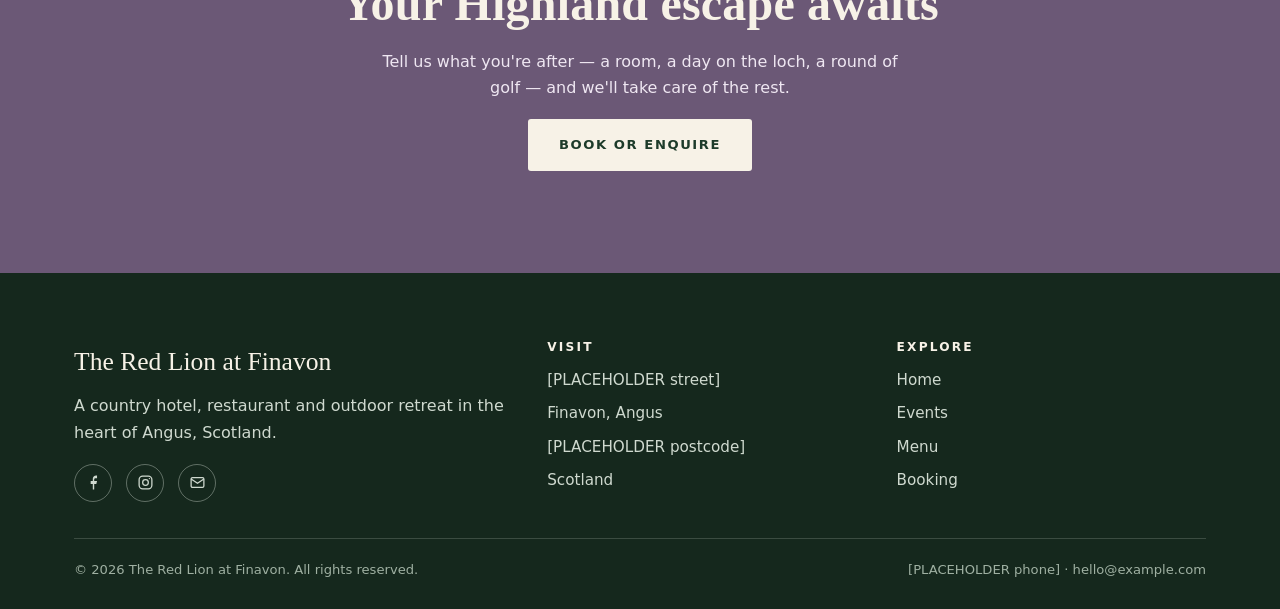
==== commit aaf7cab7: "Update index.html" ====
--- a/index.html
+++ b/index.html
@@ -69,7 +69,7 @@
         </div>
         <!-- IMAGE: WELCOME — cosy interior, fireplace, or a plated dish (portrait, approx 800x1000) -->
         <figure class="welcome__img">
-          <img src="[data-uri]" alt="The warm interior of The Red Lion with a lit fireplace" />
+          <img src="https://www.johansens.com/wp-content/uploads/2023/04/Scotland-SCHLOSS-Roxburghe-16-e1705496858372-1024x684.jpg" alt="The warm interior of The Red Lion with a lit fireplace" />
         </figure>
       </div>
     </section>
